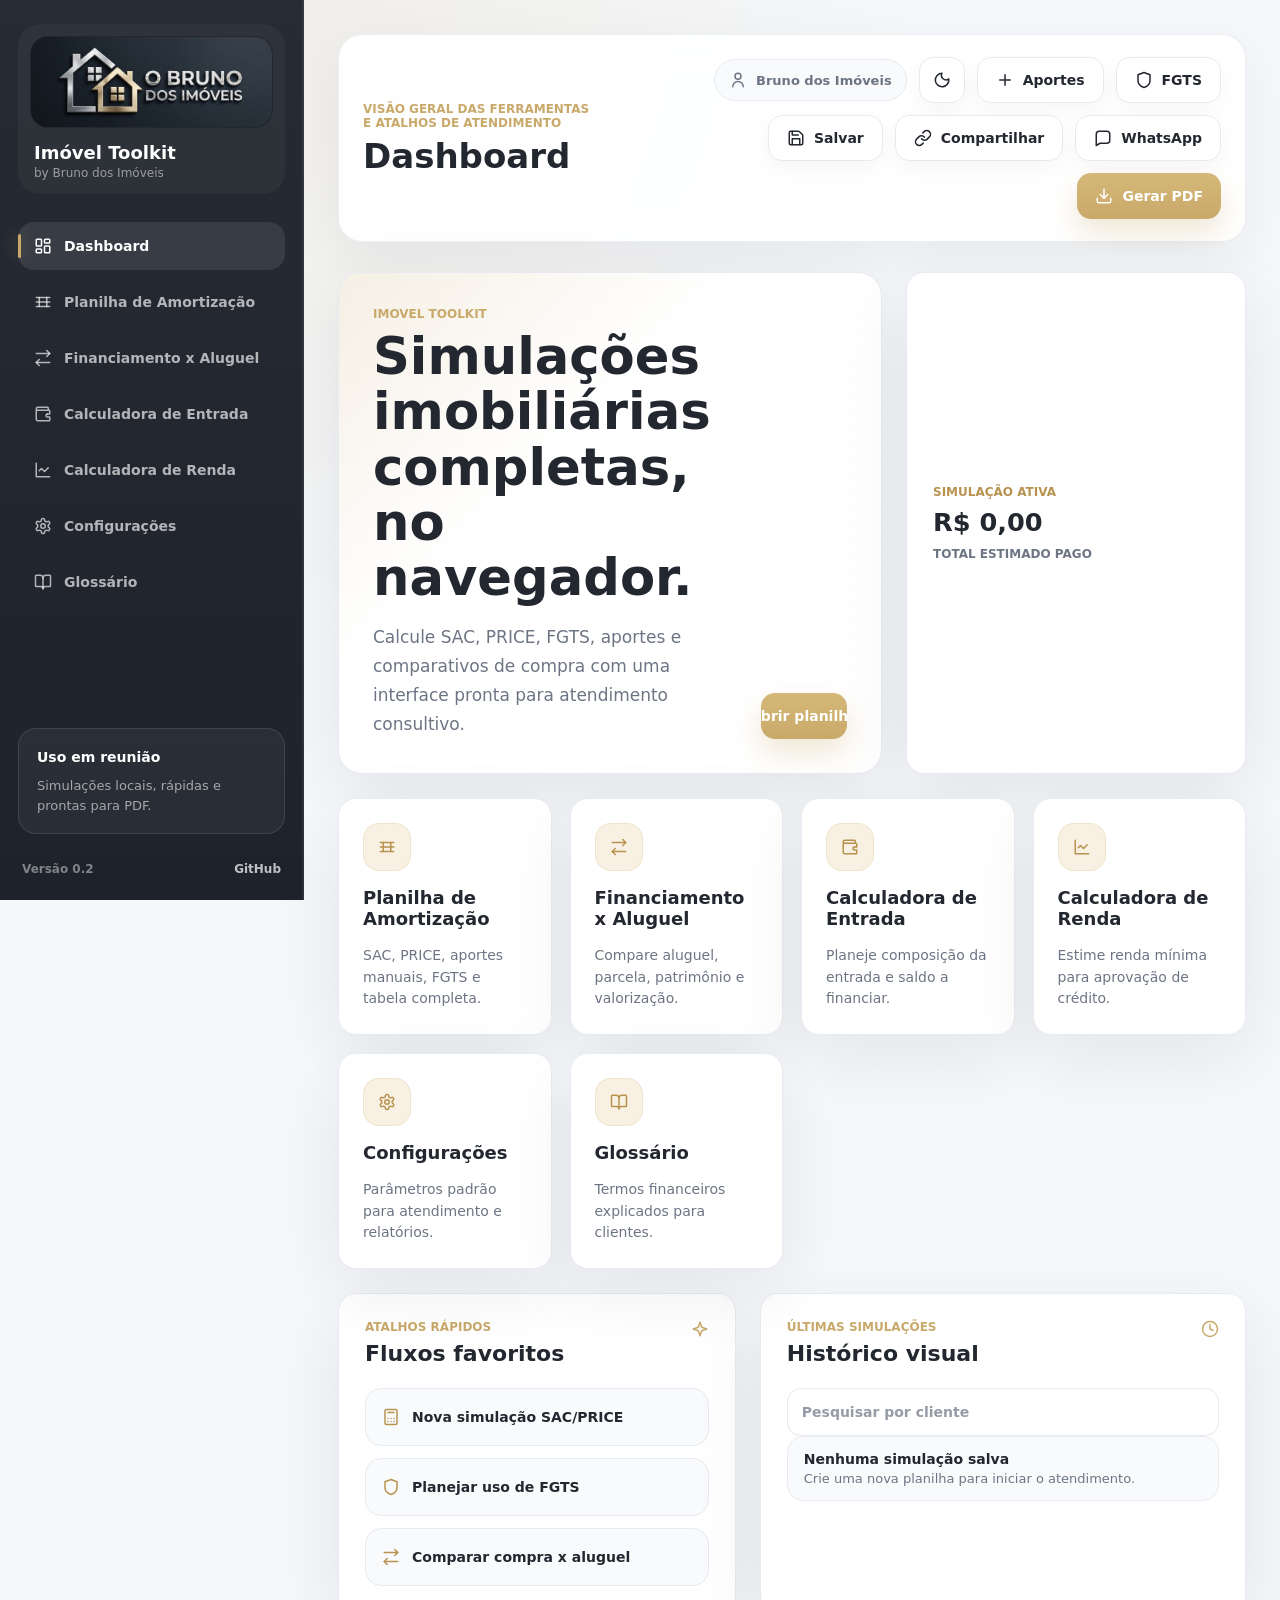
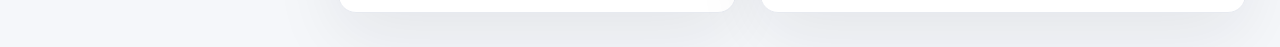
==== index.html @ 16ad58f8 "Build Imovel Toolkit web app" ====
<!doctype html>
<html lang="pt-BR">
  <head>
    <meta charset="utf-8">
    <meta name="viewport" content="width=device-width, initial-scale=1">
    <title>Imovel Toolkit</title>
    <meta name="description" content="Plataforma web para simulações imobiliárias profissionais.">
    <link rel="icon" href="assets/logo.svg" type="image/svg+xml">
    <link rel="stylesheet" href="styles/main.css">
    <link rel="stylesheet" href="styles/dashboard.css">
    <link rel="stylesheet" href="styles/cards.css">
    <link rel="stylesheet" href="styles/modal.css">
    <link rel="stylesheet" href="styles/tables.css">
    <link rel="stylesheet" href="styles/buttons.css">
    <link rel="stylesheet" href="styles/print.css">
    <script src="assets/vendor/chart.umd.min.js" defer></script>
    <script src="assets/vendor/html2canvas.min.js" defer></script>
    <script src="assets/vendor/jspdf.umd.min.js" defer></script>
    <script type="module" src="scripts/app.js"></script>
  </head>
  <body>
    <div class="app-shell">
      <aside class="sidebar" aria-label="Navegação principal">
        <a class="brand" href="#dashboard" data-route="dashboard" aria-label="Imóvel Toolkit">
          <span class="brand-media">
            <img src="assets/header.png" alt="O Bruno dos Imóveis">
          </span>
          <span class="brand-copy">
            <strong>Imóvel Toolkit</strong>
            <small>by Bruno dos Imóveis</small>
          </span>
        </a>
        <nav class="nav-list">
          <a href="#dashboard" class="nav-link is-active" data-route="dashboard">
            <span class="icon" data-icon="dashboard"></span>
            Dashboard
          </a>
          <a href="#amortizacao" class="nav-link" data-route="amortizacao">
            <span class="icon" data-icon="table"></span>
            Planilha de Amortização
          </a>
          <a href="#aluguel" class="nav-link" data-route="aluguel">
            <span class="icon" data-icon="compare"></span>
            Financiamento x Aluguel
          </a>
          <a href="#entrada" class="nav-link" data-route="entrada">
            <span class="icon" data-icon="wallet"></span>
            Calculadora de Entrada
          </a>
          <a href="#renda" class="nav-link" data-route="renda">
            <span class="icon" data-icon="income"></span>
            Calculadora de Renda
          </a>
          <a href="#configuracoes" class="nav-link" data-route="configuracoes">
            <span class="icon" data-icon="settings"></span>
            Configurações
          </a>
          <a href="#glossario" class="nav-link" data-route="glossario">
            <span class="icon" data-icon="book"></span>
            Glossário
          </a>
        </nav>
        <div class="sidebar-card">
          <strong>Uso em reunião</strong>
          <span>Simulações locais, rápidas e prontas para PDF.</span>
        </div>
        <footer class="sidebar-footer">
          <span>Versão 0.2</span>
          <a href="https://github.com/zaysauro/imovel-toolkit" target="_blank" rel="noreferrer">GitHub</a>
        </footer>
      </aside>

      <main class="workspace">
        <header class="topbar">
          <button class="icon-button mobile-menu" type="button" data-sidebar-toggle aria-label="Abrir menu">
            <span class="icon" data-icon="menu"></span>
          </button>
          <div>
            <p class="caption" data-page-subtitle>Plataforma profissional para simulações imobiliárias</p>
            <h1 data-page-title>Dashboard</h1>
          </div>
          <div class="topbar-actions">
            <div class="broker-pill">
              <span class="icon" data-icon="user"></span>
              <span>Bruno dos Imóveis</span>
            </div>
            <button class="icon-button" type="button" data-theme-toggle aria-label="Alternar modo escuro">
              <span class="icon" data-icon="moon"></span>
            </button>
            <button class="button button-secondary" type="button" data-action="open-aportes">
              <span class="icon" data-icon="plus"></span>
              Aportes
            </button>
            <button class="button button-secondary" type="button" data-action="open-fgts">
              <span class="icon" data-icon="shield"></span>
              FGTS
            </button>
            <button class="button button-secondary" type="button" data-action="save-simulation">
              <span class="icon" data-icon="save"></span>
              Salvar
            </button>
            <button class="button button-secondary" type="button" data-action="share-simulation">
              <span class="icon" data-icon="link"></span>
              Compartilhar
            </button>
            <button class="button button-secondary" type="button" data-action="send-whatsapp">
              <span class="icon" data-icon="message"></span>
              WhatsApp
            </button>
            <button class="button button-primary" type="button" data-action="export-pdf">
              <span class="icon" data-icon="download"></span>
              Gerar PDF
            </button>
          </div>
        </header>

        <section class="page is-active" id="dashboard" data-page="dashboard">
          <div class="hero-grid">
            <article class="hero-panel">
              <div>
                <p class="caption">Imovel Toolkit</p>
                <h2>Simulações imobiliárias completas, no navegador.</h2>
                <p>Calcule SAC, PRICE, FGTS, aportes e comparativos de compra com uma interface pronta para atendimento consultivo.</p>
              </div>
              <button class="button button-primary" type="button" data-route-button="amortizacao">Abrir planilha</button>
            </article>
            <article class="snapshot-card">
              <span class="snapshot-label">Simulação ativa</span>
              <strong data-summary="totalPago">R$ 0,00</strong>
              <span>Total estimado pago</span>
            </article>
          </div>
          <div class="tool-grid" data-dashboard-cards></div>
          <section class="dashboard-plus-grid">
            <article class="panel quick-panel">
              <div class="panel-header">
                <div>
                  <p class="caption">Atalhos rápidos</p>
                  <h2>Fluxos favoritos</h2>
                </div>
                <span class="icon panel-icon" data-icon="sparkles"></span>
              </div>
              <div class="shortcut-list">
                <button class="shortcut-item" type="button" data-route-button="amortizacao">
                  <span class="icon" data-icon="calculator"></span>
                  Nova simulação SAC/PRICE
                </button>
                <button class="shortcut-item" type="button" data-action="open-fgts">
                  <span class="icon" data-icon="shield"></span>
                  Planejar uso de FGTS
                </button>
                <button class="shortcut-item" type="button" data-route-button="aluguel">
                  <span class="icon" data-icon="compare"></span>
                  Comparar compra x aluguel
                </button>
              </div>
            </article>
            <article class="panel simulations-panel">
              <div class="panel-header">
                <div>
                  <p class="caption">Últimas simulações</p>
                  <h2>Histórico visual</h2>
                </div>
                <span class="icon panel-icon" data-icon="clock"></span>
              </div>
              <input data-history-search placeholder="Pesquisar por cliente">
              <div class="simulation-list">
                <div><strong>Nenhuma simulação salva</strong><span>Crie uma nova planilha para iniciar o atendimento.</span></div>
              </div>
            </article>
          </section>
        </section>

        <section class="page" id="amortizacao" data-page="amortizacao">
          <section class="panel">
            <div class="panel-header">
              <div>
                <p class="caption">Planilha de amortização</p>
                <h2>Dados da simulação</h2>
              </div>
              <div class="status-chip" data-fgts-status>FGTS inativo</div>
            </div>
            <form class="form-grid" data-amortization-form>
              <label>Nome do cliente<input name="cliente" placeholder="Digite o nome do cliente" autocomplete="name"></label>
              <label>Valor do imóvel<input name="valorImovel" inputmode="decimal" placeholder="0,00"></label>
              <label>Entrada<input name="entrada" inputmode="decimal" placeholder="0,00"></label>
              <label>Valor financiado<input name="valorFinanciado" inputmode="decimal" placeholder="0,00"></label>
              <label>Taxa anual (%)<input name="taxaAnual" inputmode="decimal" placeholder="0,00"></label>
              <label>Taxa mensal (%)<input name="taxaMensal" readonly></label>
              <label>Prazo em meses<input name="prazo" inputmode="numeric" placeholder="0"></label>
              <label>Sistema<select name="sistema"><option value="SAC">SAC</option><option value="PRICE">PRICE</option></select></label>
              <label>Objetivo da amortização<select name="objetivoAmortizacao"><option value="prazo">Reduzir prazo</option><option value="parcela">Reduzir parcela</option></select></label>
            </form>
          </section>

          <section class="summary-grid" data-summary-grid></section>

          <section class="analytics-grid">
            <article class="panel chart-panel">
              <div class="panel-header">
                <div>
                  <p class="caption">Evolução do saldo</p>
                  <h2>Original x amortizado</h2>
                </div>
              </div>
              <canvas id="balanceChart" height="130"></canvas>
            </article>
            <article class="panel stats-panel">
              <div class="panel-header">
                <div>
                  <p class="caption">Estatísticas</p>
                  <h2>Impacto da amortização</h2>
                </div>
              </div>
              <div class="stats-list" data-stats-list></div>
            </article>
          </section>

          <section class="panel table-panel">
            <div class="panel-header">
              <div>
                <p class="caption">Tabela completa</p>
                <h2>Parcelas mês a mês</h2>
              </div>
            </div>
            <div class="table-wrap">
              <table>
                <thead>
                  <tr>
                    <th>Nº</th>
                    <th>Restantes</th>
                    <th>Saldo inicial</th>
                    <th>Juros</th>
                    <th>Saldo c/ juros</th>
                    <th>Amortização</th>
                    <th>Parcela</th>
                    <th>Saldo final</th>
                    <th>Aporte manual</th>
                    <th>FGTS</th>
                    <th>Saldo corrigido</th>
                    <th>Nova parcela</th>
                    <th>Novo saldo</th>
                  </tr>
                </thead>
                <tbody data-amortization-body></tbody>
              </table>
            </div>
          </section>
        </section>

        <section class="page" id="aluguel" data-page="aluguel">
          <section class="panel">
            <div class="panel-header">
              <div>
                <p class="caption">Financiamento x Aluguel</p>
                <h2>Comparativo financeiro</h2>
              </div>
            </div>
            <form class="form-grid" data-rent-form>
              <label>Valor imóvel<input name="valorImovel" inputmode="decimal" placeholder="0,00"></label>
              <label>Entrada<input name="entrada" inputmode="decimal" placeholder="0,00"></label>
              <label>Valor financiado<input name="valorFinanciado" inputmode="decimal" placeholder="0,00"></label>
              <label>Prazo<input name="prazo" inputmode="numeric" placeholder="0"></label>
              <label>Taxa anual (%)<input name="taxaAnual" inputmode="decimal" placeholder="0,00"></label>
              <label>Aluguel inicial<input name="aluguelInicial" inputmode="decimal" placeholder="0,00"></label>
              <label>Reajuste anual aluguel (%)<input name="reajusteAnual" inputmode="decimal" placeholder="0,00"></label>
              <label>Valorização anual imóvel (%)<input name="valorizacaoAnual" inputmode="decimal" placeholder="0,00"></label>
              <label>Horizonte da análise (meses)<input name="horizonte" inputmode="numeric" placeholder="0"></label>
            </form>
          </section>
          <section class="summary-grid" data-rent-summary></section>
          <section class="panel chart-panel">
            <canvas id="rentChart" height="130"></canvas>
          </section>
        </section>

        <section class="page utility-page" id="entrada" data-page="entrada"></section>
        <section class="page utility-page" id="renda" data-page="renda"></section>
        <section class="page utility-page" id="configuracoes" data-page="configuracoes"></section>
        <section class="page utility-page" id="glossario" data-page="glossario"></section>
      </main>
    </div>

    <div class="modal-backdrop" data-modal="aportes" hidden>
      <section class="modal" role="dialog" aria-modal="true" aria-labelledby="aportes-title">
        <header class="modal-header">
          <h2 id="aportes-title">Aportes manuais</h2>
          <button class="icon-button" type="button" data-close-modal aria-label="Fechar"><span class="icon" data-icon="x"></span></button>
        </header>
        <form class="modal-body" data-schedule-form="manual">
          <label>Valor do aporte<input name="valor" inputmode="decimal" placeholder="0,00"></label>
          <label>Periodicidade<select name="periodicidade"><option value="1">Mensal</option><option value="6">Semestral</option><option value="12">Anual</option><option value="24">A cada 24 meses</option></select></label>
          <label>Primeiro aporte<input name="primeiroMes" inputmode="numeric" placeholder="0"></label>
          <label>Limitar até mês<input name="limiteMes" inputmode="numeric" placeholder="0"></label>
          <footer class="modal-actions">
            <button class="button button-secondary" type="button" data-clear-schedule="manual">Limpar</button>
            <button class="button button-primary" type="submit">Aplicar</button>
          </footer>
        </form>
      </section>
    </div>

    <div class="modal-backdrop" data-modal="fgts" hidden>
      <section class="modal" role="dialog" aria-modal="true" aria-labelledby="fgts-title">
        <header class="modal-header">
          <h2 id="fgts-title">Uso de FGTS</h2>
          <button class="icon-button" type="button" data-close-modal aria-label="Fechar"><span class="icon" data-icon="x"></span></button>
        </header>
        <form class="modal-body" data-schedule-form="fgts">
          <label>Valor<input name="valor" inputmode="decimal" placeholder="0,00"></label>
          <label>Periodicidade<select name="periodicidade"><option value="24" selected>A cada 24 meses</option><option value="12">Anual</option><option value="6">Semestral</option><option value="1">Mensal</option></select></label>
          <label>Primeiro mês<input name="primeiroMes" inputmode="numeric" placeholder="24"></label>
          <label>Limitar até mês<input name="limiteMes" inputmode="numeric" placeholder="0"></label>
          <footer class="modal-actions">
            <button class="button button-secondary" type="button" data-clear-schedule="fgts">Limpar</button>
            <button class="button button-primary" type="submit">Aplicar</button>
          </footer>
        </form>
      </section>
    </div>
  </body>
</html>
---- styles/main.css ----
:root {
  --primary: #c9a96a;
  --primary-hover: #b8924f;
  --dark: #171b22;
  --sidebar-bg: #1d222b;
  --bg: #f5f7fa;
  --surface: #ffffff;
  --surface-soft: #f8fafc;
  --text: #23272f;
  --muted: #6d7584;
  --border: #e7eaf0;
  --success: #22c55e;
  --danger: #ef4444;
  --warning: #f59e0b;
  --petrol: #1f5f68;
  --green-soft: #eaf8f0;
  --gold-soft: #f8f1e3;
  --shadow: 0 22px 70px rgba(23, 27, 34, 0.08);
  --shadow-hover: 0 28px 85px rgba(23, 27, 34, 0.14);
  --radius: 18px;
  --radius-sm: 14px;
  --sidebar: 304px;
  --font: Inter, ui-sans-serif, system-ui, -apple-system, BlinkMacSystemFont, "Segoe UI", sans-serif;
}

body[data-theme="dark"] {
  --bg: #101319;
  --surface: #171b22;
  --surface-soft: #1d222b;
  --text: #f7f8fb;
  --muted: #a8b0bd;
  --border: rgba(231, 234, 240, 0.12);
  --shadow: 0 22px 70px rgba(0, 0, 0, 0.28);
  --shadow-hover: 0 30px 90px rgba(0, 0, 0, 0.38);
}

* {
  box-sizing: border-box;
}

html {
  scroll-behavior: smooth;
}

body {
  margin: 0;
  min-height: 100vh;
  background:
    radial-gradient(circle at 20% 0%, rgba(201, 169, 106, 0.12), transparent 34%),
    linear-gradient(180deg, var(--bg), var(--bg));
  color: var(--text);
  font-family: var(--font);
  letter-spacing: 0;
  transition: background 250ms ease, color 250ms ease;
}

button,
input,
select {
  font: inherit;
}

button {
  cursor: pointer;
}

a {
  color: inherit;
  text-decoration: none;
}

:focus-visible {
  outline: 3px solid rgba(201, 169, 106, 0.35);
  outline-offset: 3px;
}

.app-shell {
  display: grid;
  grid-template-columns: var(--sidebar) minmax(0, 1fr);
  min-height: 100vh;
}

.sidebar {
  position: sticky;
  top: 0;
  height: 100vh;
  display: flex;
  flex-direction: column;
  gap: 28px;
  padding: 24px 18px;
  color: rgba(255, 255, 255, 0.78);
  background:
    linear-gradient(180deg, rgba(255, 255, 255, 0.045), rgba(255, 255, 255, 0)),
    var(--sidebar-bg);
  border-right: 1px solid rgba(255, 255, 255, 0.08);
  box-shadow: inset -1px 0 0 rgba(255, 255, 255, 0.05);
  z-index: 20;
}

.brand {
  display: grid;
  gap: 14px;
  padding: 12px;
  border-radius: 22px;
  background: rgba(255, 255, 255, 0.035);
  transition: transform 250ms ease, background 250ms ease;
}

.brand:hover {
  transform: translateY(-1px);
  background: rgba(255, 255, 255, 0.055);
}

.brand-media {
  display: block;
  width: 100%;
  aspect-ratio: 2.65 / 1;
  overflow: hidden;
  border-radius: 18px;
  background: #11151c;
  border: 1px solid rgba(255, 255, 255, 0.08);
}

.brand-media img {
  width: 100%;
  height: 100%;
  object-fit: cover;
  object-position: 50% 50%;
  display: block;
}

.brand-copy {
  display: grid;
  gap: 3px;
  padding: 0 4px 2px;
}

.brand-copy strong {
  color: #ffffff;
  font-size: 18px;
  font-weight: 700;
}

.brand-copy small {
  color: rgba(255, 255, 255, 0.52);
  font-size: 12px;
  font-weight: 500;
}

.nav-list {
  display: grid;
  gap: 8px;
}

.nav-link {
  position: relative;
  display: flex;
  align-items: center;
  gap: 12px;
  min-height: 48px;
  padding: 0 14px 0 16px;
  color: rgba(255, 255, 255, 0.66);
  border-radius: 16px;
  font-size: 14px;
  font-weight: 600;
  transition: color 250ms ease, background 250ms ease, transform 250ms ease;
}

.nav-link::before {
  content: "";
  position: absolute;
  left: 0;
  top: 12px;
  bottom: 12px;
  width: 3px;
  border-radius: 999px;
  background: transparent;
  transition: background 250ms ease, box-shadow 250ms ease;
}

.nav-link:hover {
  color: #ffffff;
  background: rgba(255, 255, 255, 0.065);
  transform: translateX(2px);
}

.nav-link.is-active {
  color: #ffffff;
  background: rgba(255, 255, 255, 0.09);
}

.nav-link.is-active::before {
  background: var(--primary);
  box-shadow: 0 0 16px rgba(201, 169, 106, 0.5);
}

.sidebar-card {
  margin-top: auto;
  display: grid;
  gap: 8px;
  padding: 18px;
  border: 1px solid rgba(255, 255, 255, 0.1);
  border-radius: 18px;
  background: rgba(255, 255, 255, 0.05);
  color: rgba(255, 255, 255, 0.58);
  font-size: 13px;
  line-height: 1.5;
}

.sidebar-card strong {
  color: #ffffff;
  font-size: 14px;
}

.sidebar-footer {
  display: flex;
  align-items: center;
  justify-content: space-between;
  gap: 12px;
  padding: 0 4px;
  color: rgba(255, 255, 255, 0.44);
  font-size: 12px;
  font-weight: 600;
}

.sidebar-footer a {
  color: rgba(255, 255, 255, 0.72);
  transition: color 250ms ease;
}

.sidebar-footer a:hover {
  color: var(--primary);
}

.workspace {
  min-width: 0;
  padding: 34px;
}

.topbar {
  min-height: 84px;
  display: flex;
  align-items: center;
  justify-content: space-between;
  gap: 24px;
  margin-bottom: 30px;
  padding: 22px 24px;
  border: 1px solid rgba(231, 234, 240, 0.76);
  border-radius: 24px;
  background: color-mix(in srgb, var(--surface) 92%, transparent);
  box-shadow: 0 18px 55px rgba(23, 27, 34, 0.055);
  backdrop-filter: blur(18px);
}

body[data-theme="dark"] .topbar {
  border-color: var(--border);
}

.topbar h1,
.panel h2,
.hero-panel h2,
.modal h2 {
  margin: 0;
  color: var(--text);
  line-height: 1.08;
}

.topbar h1 {
  font-size: 34px;
  font-weight: 700;
  letter-spacing: 0;
}

.caption {
  margin: 0 0 8px;
  color: var(--primary);
  font-size: 12px;
  font-weight: 700;
  text-transform: uppercase;
}

.topbar-actions {
  display: flex;
  align-items: center;
  justify-content: flex-end;
  gap: 12px;
  flex-wrap: wrap;
}

.broker-pill {
  min-height: 42px;
  display: inline-flex;
  align-items: center;
  gap: 9px;
  padding: 0 14px;
  color: var(--muted);
  background: var(--surface-soft);
  border: 1px solid var(--border);
  border-radius: 999px;
  font-size: 13px;
  font-weight: 600;
}

.mobile-menu {
  display: none !important;
}

.page {
  display: none;
}

.page.is-active {
  display: grid;
  gap: 24px;
  animation: page-in 360ms ease both;
}

.panel {
  background: var(--surface);
  border: 1px solid var(--border);
  border-radius: var(--radius);
  box-shadow: var(--shadow);
  padding: 26px;
  transition: transform 250ms ease, box-shadow 250ms ease, border-color 250ms ease, background 250ms ease;
}

.panel:hover {
  transform: translateY(-2px);
  box-shadow: var(--shadow-hover);
}

.panel-header {
  display: flex;
  justify-content: space-between;
  align-items: flex-start;
  gap: 18px;
  margin-bottom: 22px;
}

.panel h2 {
  font-size: 22px;
  font-weight: 700;
}

.panel-icon {
  color: var(--primary);
}

.form-grid {
  display: grid;
  grid-template-columns: repeat(4, minmax(170px, 1fr));
  gap: 18px;
}

label {
  display: grid;
  gap: 9px;
  color: var(--muted);
  font-size: 12px;
  font-weight: 700;
}

input,
select {
  width: 100%;
  min-height: 48px;
  padding: 0 14px;
  border: 1px solid var(--border);
  border-radius: 14px;
  background: var(--surface);
  color: var(--text);
  font-size: 14px;
  font-weight: 600;
  outline: none;
  box-shadow: 0 1px 0 rgba(23, 27, 34, 0.02);
  transition: border-color 220ms ease, box-shadow 220ms ease, background 220ms ease;
}

input::placeholder {
  color: color-mix(in srgb, var(--muted) 72%, transparent);
}

input:focus,
select:focus {
  border-color: var(--primary);
  box-shadow: 0 0 0 4px rgba(201, 169, 106, 0.16), 0 10px 24px rgba(23, 27, 34, 0.06);
}

input[readonly] {
  background: var(--surface-soft);
  color: var(--muted);
}

.icon {
  width: 18px;
  height: 18px;
  display: inline-flex;
  flex: 0 0 auto;
}

.icon svg {
  width: 100%;
  height: 100%;
  stroke: currentColor;
}

.status-chip {
  min-height: 34px;
  display: inline-flex;
  align-items: center;
  padding: 0 12px;
  border-radius: 999px;
  background: var(--surface-soft);
  color: var(--muted);
  border: 1px solid var(--border);
  font-size: 12px;
  font-weight: 700;
}

.status-chip.is-active {
  background: var(--gold-soft);
  color: var(--primary-hover);
  border-color: rgba(201, 169, 106, 0.28);
}

body[data-theme="dark"] .status-chip.is-active {
  background: rgba(201, 169, 106, 0.13);
  color: #e3c98f;
}

.utility-page {
  min-height: 360px;
}

@keyframes page-in {
  from {
    opacity: 0;
    transform: translateY(8px);
  }
  to {
    opacity: 1;
    transform: translateY(0);
  }
}

@media (prefers-reduced-motion: reduce) {
  *,
  *::before,
  *::after {
    transition-duration: 0.01ms !important;
    animation-duration: 0.01ms !important;
    scroll-behavior: auto !important;
  }
}

@media (max-width: 1180px) {
  .form-grid {
    grid-template-columns: repeat(2, minmax(170px, 1fr));
  }
}

@media (max-width: 900px) {
  .app-shell {
    grid-template-columns: 1fr;
  }

  .sidebar {
    position: fixed;
    left: 0;
    transform: translateX(-105%);
    width: min(88vw, var(--sidebar));
    transition: transform 250ms ease;
  }

  body.sidebar-open .sidebar {
    transform: translateX(0);
  }

  .workspace {
    padding: 18px;
  }

  .mobile-menu {
    display: inline-flex !important;
  }

  .topbar {
    align-items: flex-start;
    flex-wrap: wrap;
    padding: 18px;
  }

  .topbar h1 {
    font-size: 26px;
  }

  .topbar-actions {
    width: 100%;
    justify-content: flex-start;
  }
}

@media (max-width: 620px) {
  .form-grid {
    grid-template-columns: 1fr;
  }
}
---- styles/dashboard.css ----
.hero-grid {
  display: grid;
  grid-template-columns: minmax(0, 1fr) 340px;
  gap: 24px;
}

.hero-panel {
  min-height: 300px;
  display: flex;
  align-items: flex-end;
  justify-content: space-between;
  gap: 32px;
  padding: 34px;
  border-radius: 24px;
  background:
    linear-gradient(135deg, rgba(201, 169, 106, 0.18), transparent 38%),
    linear-gradient(180deg, rgba(255, 255, 255, 0.84), rgba(255, 255, 255, 0.96)),
    var(--surface);
  border: 1px solid var(--border);
  box-shadow: var(--shadow);
}

body[data-theme="dark"] .hero-panel {
  background:
    linear-gradient(135deg, rgba(201, 169, 106, 0.16), transparent 40%),
    var(--surface);
}

.hero-panel h2 {
  max-width: 760px;
  font-size: clamp(34px, 4vw, 54px);
  font-weight: 700;
}

.hero-panel p:not(.caption) {
  max-width: 680px;
  margin: 18px 0 0;
  color: var(--muted);
  font-size: 17px;
  line-height: 1.7;
}

.dashboard-plus-grid {
  display: grid;
  grid-template-columns: minmax(0, 0.9fr) minmax(0, 1.1fr);
  gap: 24px;
}

.shortcut-list,
.simulation-list {
  display: grid;
  gap: 12px;
}

.shortcut-item,
.simulation-list div {
  min-height: 58px;
  display: flex;
  align-items: center;
  gap: 12px;
  padding: 14px 16px;
  border: 1px solid var(--border);
  border-radius: 16px;
  background: var(--surface-soft);
  color: var(--text);
  font-size: 14px;
  font-weight: 700;
  transition: transform 250ms ease, border-color 250ms ease, background 250ms ease;
}

.shortcut-item:hover,
.simulation-list div:hover {
  transform: translateY(-2px);
  border-color: rgba(201, 169, 106, 0.42);
  background: var(--surface);
}

.shortcut-item .icon {
  color: var(--primary-hover);
}

.simulation-list div {
  display: grid;
  align-content: center;
  gap: 4px;
}

.simulation-list strong {
  color: var(--text);
  font-size: 14px;
}

.simulation-list span {
  color: var(--muted);
  font-size: 13px;
  font-weight: 500;
}

.simulation-actions,
.history-toolbar {
  display: flex;
  align-items: center;
  gap: 8px;
  flex-wrap: wrap;
}

.simulation-list button {
  min-height: 32px;
  padding: 0 10px;
  border: 1px solid var(--border);
  border-radius: 999px;
  background: var(--surface);
  color: var(--muted);
  font-size: 12px;
  font-weight: 700;
}

.settings-grid {
  display: grid;
  grid-template-columns: minmax(0, 1.3fr) minmax(320px, 0.7fr);
  gap: 24px;
}

.settings-form {
  grid-template-columns: repeat(2, minmax(180px, 1fr));
}

.broker-preview {
  display: grid;
  gap: 14px;
  color: var(--muted);
}

.broker-preview img {
  width: 100%;
  max-height: 150px;
  object-fit: contain;
  border: 1px solid var(--border);
  border-radius: 18px;
  background: var(--surface-soft);
  padding: 12px;
}

.broker-preview strong {
  display: block;
  color: var(--text);
  font-size: 20px;
}

.legal-note,
.alert-note {
  margin: 0;
  color: var(--muted);
  line-height: 1.65;
}

.alert-note.is-warning {
  color: var(--warning);
}

.alert-note.is-danger {
  color: var(--danger);
}

.alert-note.is-success {
  color: var(--success);
}

.glossary-grid {
  display: grid;
  grid-template-columns: repeat(3, minmax(220px, 1fr));
  gap: 18px;
}

.glossary-card {
  display: grid;
  gap: 10px;
  padding: 22px;
  border: 1px solid var(--border);
  border-radius: var(--radius);
  background: var(--surface);
  box-shadow: var(--shadow);
}

.glossary-card small {
  color: var(--primary-hover);
  font-size: 11px;
  font-weight: 800;
  text-transform: uppercase;
}

.glossary-card h3 {
  margin: 0;
  color: var(--text);
  font-size: 18px;
}

.glossary-card p {
  margin: 0;
  color: var(--muted);
  line-height: 1.55;
}

.toast {
  position: fixed;
  right: 24px;
  bottom: 24px;
  z-index: 100;
  max-width: 360px;
  padding: 14px 16px;
  border: 1px solid var(--border);
  border-radius: 16px;
  background: var(--surface);
  color: var(--text);
  box-shadow: var(--shadow-hover);
  font-size: 14px;
  font-weight: 700;
  animation: page-in 220ms ease both;
}

.analytics-grid {
  display: grid;
  grid-template-columns: minmax(0, 1.5fr) minmax(300px, 0.7fr);
  gap: 24px;
}

.chart-panel canvas {
  width: 100% !important;
}

.stats-list {
  display: grid;
  gap: 12px;
}

.stat-row {
  display: flex;
  justify-content: space-between;
  gap: 16px;
  padding: 12px 0;
  border-bottom: 1px solid var(--border);
  color: var(--muted);
  font-size: 13px;
  font-weight: 600;
}

.stat-row:last-child {
  border-bottom: 0;
  padding-bottom: 0;
}

.stat-row strong {
  color: var(--text);
  text-align: right;
  font-weight: 700;
}

@media (max-width: 1080px) {
  .hero-grid,
  .analytics-grid,
  .dashboard-plus-grid,
  .settings-grid,
  .glossary-grid {
    grid-template-columns: 1fr;
  }

  .hero-panel {
    align-items: flex-start;
    flex-direction: column;
  }
}
---- styles/cards.css ----
.summary-grid,
.tool-grid {
  display: grid;
  grid-template-columns: repeat(4, minmax(190px, 1fr));
  gap: 18px;
}

.metric-card,
.tool-card,
.snapshot-card {
  position: relative;
  overflow: hidden;
  background: var(--surface);
  border: 1px solid var(--border);
  border-radius: var(--radius);
  box-shadow: var(--shadow);
  transition: transform 250ms ease, box-shadow 250ms ease, border-color 250ms ease;
}

.metric-card::before,
.tool-card::before,
.snapshot-card::before {
  content: "";
  position: absolute;
  inset: 0 0 auto;
  height: 1px;
  background: linear-gradient(90deg, transparent, rgba(201, 169, 106, 0.42), transparent);
  opacity: 0;
  transition: opacity 250ms ease;
}

.metric-card:hover,
.tool-card:hover,
.snapshot-card:hover {
  transform: translateY(-3px);
  box-shadow: var(--shadow-hover);
  border-color: color-mix(in srgb, var(--border) 68%, var(--primary));
}

.metric-card:hover::before,
.tool-card:hover::before,
.snapshot-card:hover::before {
  opacity: 1;
}

.metric-card {
  min-height: 132px;
  display: grid;
  align-content: space-between;
  gap: 18px;
  padding: 22px;
}

.metric-card span,
.snapshot-card span {
  color: var(--muted);
  font-size: 12px;
  font-weight: 700;
  text-transform: uppercase;
}

.metric-card strong,
.snapshot-card strong {
  color: var(--text);
  font-size: clamp(22px, 2vw, 30px);
  font-weight: 700;
  line-height: 1.08;
}

.metric-card.is-highlight {
  border-color: rgba(201, 169, 106, 0.36);
  background:
    linear-gradient(180deg, rgba(201, 169, 106, 0.1), transparent 54%),
    var(--surface);
}

.tool-card {
  min-height: 178px;
  display: grid;
  gap: 16px;
  align-content: start;
  padding: 24px;
  text-align: left;
  color: var(--text);
}

.tool-card .icon-box {
  width: 48px;
  height: 48px;
  display: inline-flex;
  align-items: center;
  justify-content: center;
  color: var(--primary-hover);
  background: var(--gold-soft);
  border-radius: 16px;
  border: 1px solid rgba(201, 169, 106, 0.18);
}

body[data-theme="dark"] .tool-card .icon-box {
  color: #e1c78b;
  background: rgba(201, 169, 106, 0.12);
}

.tool-card h3 {
  margin: 0;
  font-size: 18px;
  font-weight: 700;
}

.tool-card p {
  margin: 0;
  color: var(--muted);
  font-size: 14px;
  line-height: 1.55;
}

.snapshot-card {
  display: grid;
  align-content: center;
  gap: 10px;
  padding: 26px;
}

.snapshot-label {
  color: var(--primary-hover) !important;
  text-transform: uppercase;
}

@media (max-width: 1180px) {
  .summary-grid,
  .tool-grid {
    grid-template-columns: repeat(2, minmax(190px, 1fr));
  }
}

@media (max-width: 620px) {
  .summary-grid,
  .tool-grid {
    grid-template-columns: 1fr;
  }
}
---- styles/modal.css ----
.modal-backdrop {
  position: fixed;
  inset: 0;
  display: grid;
  place-items: center;
  padding: 24px;
  background: rgba(15, 18, 24, 0.42);
  backdrop-filter: blur(18px);
  z-index: 50;
  animation: fade-in 220ms ease both;
}

.modal-backdrop[hidden] {
  display: none;
}

.modal {
  width: min(560px, 100%);
  background: var(--surface);
  border-radius: 24px;
  box-shadow: 0 34px 90px rgba(0, 0, 0, 0.28);
  border: 1px solid var(--border);
  animation: modal-in 260ms ease both;
}

.modal-header,
.modal-actions {
  display: flex;
  align-items: center;
  justify-content: space-between;
  gap: 16px;
  padding: 22px;
  border-bottom: 1px solid var(--border);
}

.modal-header h2 {
  font-size: 22px;
}

.modal-actions {
  padding: 20px 0 0;
  border-bottom: 0;
  border-top: 1px solid var(--border);
}

.modal-body {
  display: grid;
  gap: 18px;
  padding: 22px;
}

@keyframes fade-in {
  from { opacity: 0; }
  to { opacity: 1; }
}

@keyframes modal-in {
  from {
    opacity: 0;
    transform: translateY(10px) scale(0.98);
  }
  to {
    opacity: 1;
    transform: translateY(0) scale(1);
  }
}
---- styles/tables.css ----
.table-panel {
  padding-bottom: 0;
}

.table-wrap {
  overflow: auto;
  margin: 0 -26px;
  border-top: 1px solid var(--border);
  border-radius: 0 0 var(--radius) var(--radius);
}

table {
  width: 100%;
  min-width: 1480px;
  border-collapse: collapse;
  font-size: 12px;
}

th,
td {
  padding: 14px 16px;
  border-bottom: 1px solid var(--border);
  text-align: right;
  white-space: nowrap;
}

th {
  position: sticky;
  top: 0;
  z-index: 1;
  background: var(--surface-soft);
  color: var(--muted);
  font-size: 11px;
  font-weight: 700;
  text-transform: uppercase;
  letter-spacing: 0;
}

td {
  color: var(--text);
  font-weight: 600;
}

th:first-child,
td:first-child {
  text-align: left;
}

tbody tr:nth-child(even) td {
  background: color-mix(in srgb, var(--surface-soft) 58%, transparent);
}

tbody tr:hover td {
  background: color-mix(in srgb, var(--gold-soft) 60%, var(--surface));
}

body[data-theme="dark"] tbody tr:hover td {
  background: rgba(201, 169, 106, 0.08);
}

td input {
  min-height: 36px;
  width: 118px;
  padding: 0 10px;
  font-size: 12px;
  text-align: right;
}
---- styles/buttons.css ----
.button,
.icon-button {
  position: relative;
  overflow: hidden;
  border: 0;
  border-radius: 14px;
  display: inline-flex;
  align-items: center;
  justify-content: center;
  gap: 9px;
  transition: transform 250ms ease, box-shadow 250ms ease, background 250ms ease, border-color 250ms ease, color 250ms ease;
}

.button {
  min-height: 46px;
  padding: 0 18px;
  font-size: 14px;
  font-weight: 700;
  white-space: nowrap;
}

.button::after,
.icon-button::after {
  content: "";
  position: absolute;
  inset: 0;
  background: radial-gradient(circle at center, rgba(255, 255, 255, 0.42), transparent 48%);
  opacity: 0;
  transform: scale(0.45);
  transition: opacity 300ms ease, transform 300ms ease;
}

.button:active::after,
.icon-button:active::after {
  opacity: 1;
  transform: scale(1.5);
}

.button:hover,
.icon-button:hover {
  transform: translateY(-2px);
}

.button-primary {
  background: linear-gradient(180deg, #d5b879, var(--primary));
  color: #ffffff;
  box-shadow: 0 14px 28px rgba(201, 169, 106, 0.28);
}

.button-primary:hover {
  background: linear-gradient(180deg, #c8a564, var(--primary-hover));
  box-shadow: 0 18px 34px rgba(184, 146, 79, 0.34);
}

.button-secondary {
  background: var(--surface);
  color: var(--text);
  border: 1px solid var(--border);
  box-shadow: 0 8px 22px rgba(23, 27, 34, 0.04);
}

.button-secondary:hover {
  background: var(--surface-soft);
  border-color: color-mix(in srgb, var(--border) 72%, var(--primary));
}

.button-danger {
  background: rgba(239, 68, 68, 0.08);
  color: var(--danger);
  border: 1px solid rgba(239, 68, 68, 0.16);
}

.button-danger:hover {
  background: rgba(239, 68, 68, 0.12);
}

.icon-button {
  width: 46px;
  height: 46px;
  background: var(--surface);
  color: var(--text);
  border: 1px solid var(--border);
  box-shadow: 0 8px 22px rgba(23, 27, 34, 0.045);
}
---- styles/print.css ----
@media print {
  body {
    background: #ffffff;
  }

  .sidebar,
  .topbar-actions,
  .mobile-menu,
  .modal-backdrop {
    display: none !important;
  }

  .app-shell {
    display: block;
  }

  .workspace {
    padding: 0;
  }

  .panel,
  .metric-card {
    box-shadow: none;
    break-inside: avoid;
  }
}
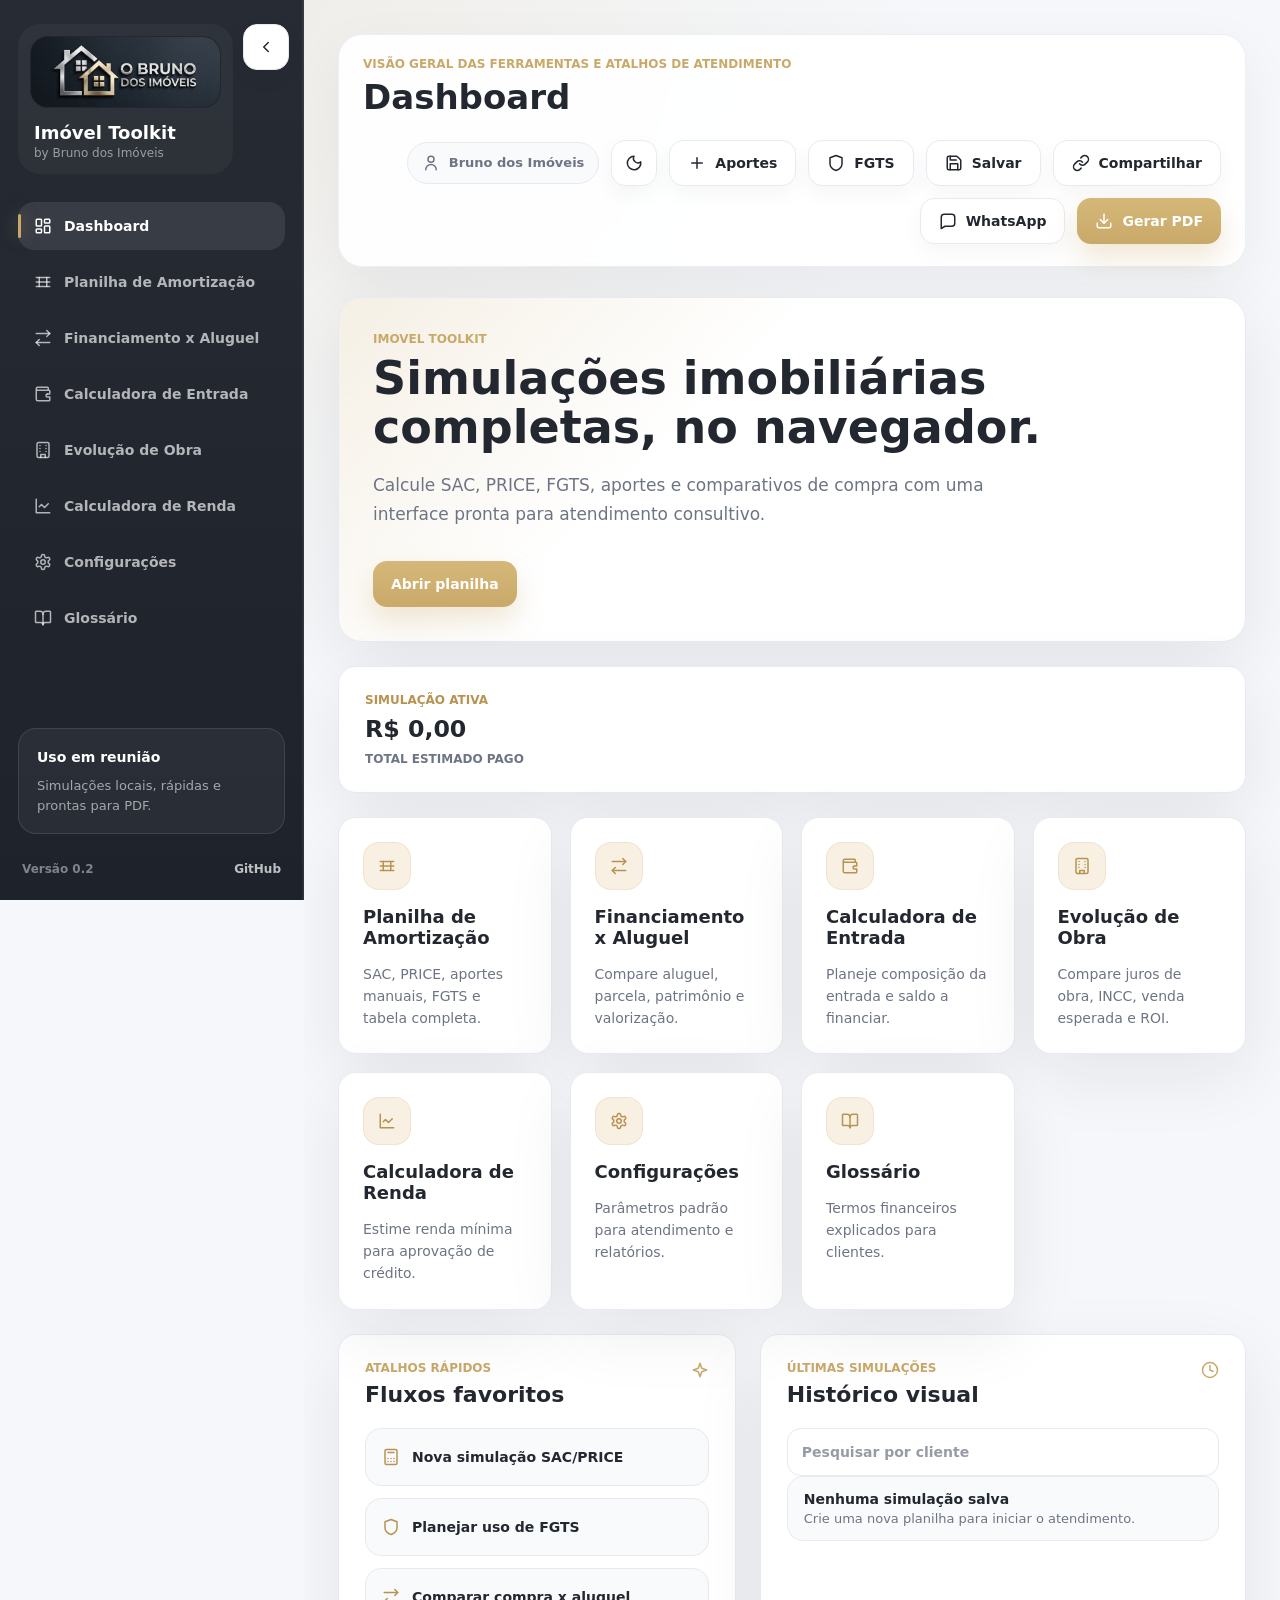
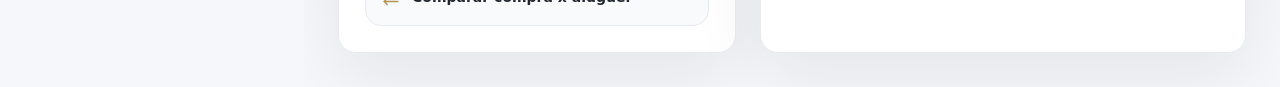
==== commit 4efe240b: "Add construction evolution tool" ====
--- a/index.html
+++ b/index.html
@@ -6,58 +6,67 @@
     <title>Imovel Toolkit</title>
     <meta name="description" content="Plataforma web para simulações imobiliárias profissionais.">
     <link rel="icon" href="assets/logo.svg" type="image/svg+xml">
-    <link rel="stylesheet" href="styles/main.css">
-    <link rel="stylesheet" href="styles/dashboard.css">
-    <link rel="stylesheet" href="styles/cards.css">
-    <link rel="stylesheet" href="styles/modal.css">
-    <link rel="stylesheet" href="styles/tables.css">
-    <link rel="stylesheet" href="styles/buttons.css">
-    <link rel="stylesheet" href="styles/print.css">
+    <link rel="stylesheet" href="styles/main.css?v=construction-20260709c">
+    <link rel="stylesheet" href="styles/dashboard.css?v=construction-20260709c">
+    <link rel="stylesheet" href="styles/cards.css?v=construction-20260709c">
+    <link rel="stylesheet" href="styles/modal.css?v=construction-20260709c">
+    <link rel="stylesheet" href="styles/tables.css?v=construction-20260709c">
+    <link rel="stylesheet" href="styles/buttons.css?v=construction-20260709c">
+    <link rel="stylesheet" href="styles/print.css?v=construction-20260709c">
     <script src="assets/vendor/chart.umd.min.js" defer></script>
     <script src="assets/vendor/html2canvas.min.js" defer></script>
     <script src="assets/vendor/jspdf.umd.min.js" defer></script>
-    <script type="module" src="scripts/app.js"></script>
+    <script type="module" src="scripts/app.js?v=construction-20260709c"></script>
   </head>
   <body>
     <div class="app-shell">
-      <aside class="sidebar" aria-label="Navegação principal">
-        <a class="brand" href="#dashboard" data-route="dashboard" aria-label="Imóvel Toolkit">
-          <span class="brand-media">
-            <img src="assets/header.png" alt="O Bruno dos Imóveis">
-          </span>
-          <span class="brand-copy">
-            <strong>Imóvel Toolkit</strong>
-            <small>by Bruno dos Imóveis</small>
-          </span>
-        </a>
+      <aside class="sidebar drawer" aria-label="Navegação principal" data-drawer>
+        <div class="drawer-head">
+          <a class="brand" href="#dashboard" data-route="dashboard" aria-label="Imóvel Toolkit">
+            <span class="brand-media">
+              <img src="assets/header.png" alt="O Bruno dos Imóveis">
+            </span>
+            <span class="brand-copy">
+              <strong>Imóvel Toolkit</strong>
+              <small>by Bruno dos Imóveis</small>
+            </span>
+          </a>
+          <button class="icon-button drawer-toggle" type="button" data-drawer-toggle aria-label="Minimizar navegação" aria-expanded="true">
+            <span class="icon" data-icon="chevron-left"></span>
+          </button>
+        </div>
         <nav class="nav-list">
-          <a href="#dashboard" class="nav-link is-active" data-route="dashboard">
+          <a href="#dashboard" class="nav-link nav-item is-active" data-route="dashboard" data-tooltip="Dashboard" aria-label="Dashboard">
             <span class="icon" data-icon="dashboard"></span>
-            Dashboard
-          </a>
-          <a href="#amortizacao" class="nav-link" data-route="amortizacao">
+            <span class="nav-label">Dashboard</span>
+          </a>
+          <a href="#amortizacao" class="nav-link nav-item" data-route="amortizacao" data-tooltip="Planilha de Amortização" aria-label="Planilha de Amortização">
             <span class="icon" data-icon="table"></span>
-            Planilha de Amortização
-          </a>
-          <a href="#aluguel" class="nav-link" data-route="aluguel">
+            <span class="nav-label">Planilha de Amortização</span>
+          </a>
+          <a href="#aluguel" class="nav-link nav-item" data-route="aluguel" data-tooltip="Financiamento x Aluguel" aria-label="Financiamento x Aluguel">
             <span class="icon" data-icon="compare"></span>
-            Financiamento x Aluguel
-          </a>
-          <a href="#entrada" class="nav-link" data-route="entrada">
+            <span class="nav-label">Financiamento x Aluguel</span>
+          </a>
+          <a href="#entrada" class="nav-link nav-item" data-route="entrada" data-tooltip="Calculadora de Entrada" aria-label="Calculadora de Entrada">
             <span class="icon" data-icon="wallet"></span>
-            Calculadora de Entrada
-          </a>
-          <a href="#renda" class="nav-link" data-route="renda">
+            <span class="nav-label">Calculadora de Entrada</span>
+          </a>
+          <a href="#construcao" class="nav-link nav-item" data-route="construcao" data-tooltip="Evolução de Obra" aria-label="Evolução de Obra">
+            <span class="icon" data-icon="building"></span>
+            <span class="nav-label">Evolução de Obra</span>
+          </a>
+          <a href="#renda" class="nav-link nav-item" data-route="renda" data-tooltip="Calculadora de Renda" aria-label="Calculadora de Renda">
             <span class="icon" data-icon="income"></span>
-            Calculadora de Renda
-          </a>
-          <a href="#configuracoes" class="nav-link" data-route="configuracoes">
+            <span class="nav-label">Calculadora de Renda</span>
+          </a>
+          <a href="#configuracoes" class="nav-link nav-item" data-route="configuracoes" data-tooltip="Configurações" aria-label="Configurações">
             <span class="icon" data-icon="settings"></span>
-            Configurações
-          </a>
-          <a href="#glossario" class="nav-link" data-route="glossario">
+            <span class="nav-label">Configurações</span>
+          </a>
+          <a href="#glossario" class="nav-link nav-item" data-route="glossario" data-tooltip="Glossário" aria-label="Glossário">
             <span class="icon" data-icon="book"></span>
-            Glossário
+            <span class="nav-label">Glossário</span>
           </a>
         </nav>
         <div class="sidebar-card">
@@ -69,10 +78,11 @@
           <a href="https://github.com/zaysauro/imovel-toolkit" target="_blank" rel="noreferrer">GitHub</a>
         </footer>
       </aside>
-
-      <main class="workspace">
+      <div class="drawer-overlay" data-drawer-overlay hidden></div>
+
+      <main class="workspace main-content">
         <header class="topbar">
-          <button class="icon-button mobile-menu" type="button" data-sidebar-toggle aria-label="Abrir menu">
+          <button class="icon-button mobile-menu" type="button" data-mobile-drawer-toggle aria-label="Abrir navegação" aria-expanded="false">
             <span class="icon" data-icon="menu"></span>
           </button>
           <div>
@@ -275,6 +285,7 @@
         </section>
 
         <section class="page utility-page" id="entrada" data-page="entrada"></section>
+        <section class="page utility-page" id="construcao" data-page="construcao"></section>
         <section class="page utility-page" id="renda" data-page="renda"></section>
         <section class="page utility-page" id="configuracoes" data-page="configuracoes"></section>
         <section class="page utility-page" id="glossario" data-page="glossario"></section>
--- a/styles/main.css
+++ b/styles/main.css
@@ -19,7 +19,9 @@
   --shadow-hover: 0 28px 85px rgba(23, 27, 34, 0.14);
   --radius: 18px;
   --radius-sm: 14px;
-  --sidebar: 304px;
+  --drawer-width-expanded: 304px;
+  --drawer-width-collapsed: 84px;
+  --sidebar: var(--drawer-width-expanded);
   --font: Inter, ui-sans-serif, system-ui, -apple-system, BlinkMacSystemFont, "Segoe UI", sans-serif;
 }
 
@@ -44,6 +46,7 @@
 
 body {
   margin: 0;
+  overflow-x: hidden;
   min-height: 100vh;
   background:
     radial-gradient(circle at 20% 0%, rgba(201, 169, 106, 0.12), transparent 34%),
@@ -76,8 +79,10 @@
 
 .app-shell {
   display: grid;
-  grid-template-columns: var(--sidebar) minmax(0, 1fr);
+  grid-template-columns: var(--drawer-width-expanded) minmax(0, 1fr);
   min-height: 100vh;
+  max-width: 100vw;
+  transition: grid-template-columns 250ms ease;
 }
 
 .sidebar {
@@ -95,6 +100,26 @@
   border-right: 1px solid rgba(255, 255, 255, 0.08);
   box-shadow: inset -1px 0 0 rgba(255, 255, 255, 0.05);
   z-index: 20;
+  width: 100%;
+  transition: width 250ms ease, padding 250ms ease, transform 250ms ease;
+}
+
+.drawer-head {
+  display: grid;
+  grid-template-columns: minmax(0, 1fr) 42px;
+  gap: 10px;
+  align-items: start;
+}
+
+.drawer-toggle {
+  color: rgba(255, 255, 255, 0.78);
+  background: rgba(255, 255, 255, 0.06);
+  border-color: rgba(255, 255, 255, 0.1);
+}
+
+.drawer-toggle:hover {
+  color: #ffffff;
+  background: rgba(255, 255, 255, 0.1);
 }
 
 .brand {
@@ -166,6 +191,13 @@
   transition: color 250ms ease, background 250ms ease, transform 250ms ease;
 }
 
+.nav-label,
+.brand-copy,
+.sidebar-card,
+.sidebar-footer {
+  transition: opacity 180ms ease, visibility 180ms ease;
+}
+
 .nav-link::before {
   content: "";
   position: absolute;
@@ -234,7 +266,12 @@
 
 .workspace {
   min-width: 0;
+  max-width: 100%;
   padding: 34px;
+}
+
+.main-content {
+  overflow-x: clip;
 }
 
 .topbar {
@@ -242,6 +279,7 @@
   display: flex;
   align-items: center;
   justify-content: space-between;
+  flex-wrap: wrap;
   gap: 24px;
   margin-bottom: 30px;
   padding: 22px 24px;
@@ -252,6 +290,11 @@
   backdrop-filter: blur(18px);
 }
 
+.topbar > div:not(.topbar-actions) {
+  min-width: min(100%, 260px);
+  flex: 0 1 auto;
+}
+
 body[data-theme="dark"] .topbar {
   border-color: var(--border);
 }
@@ -280,6 +323,8 @@
 }
 
 .topbar-actions {
+  min-width: 0;
+  flex: 1 1 520px;
   display: flex;
   align-items: center;
   justify-content: flex-end;
@@ -305,6 +350,111 @@
   display: none !important;
 }
 
+.drawer-overlay {
+  position: fixed;
+  inset: 0;
+  z-index: 18;
+  background: rgba(11, 14, 19, 0.58);
+  backdrop-filter: blur(3px);
+}
+
+body.drawer-collapsed .app-shell {
+  grid-template-columns: var(--drawer-width-collapsed) minmax(0, 1fr);
+}
+
+body.drawer-collapsed .sidebar {
+  gap: 22px;
+  padding: 20px 12px;
+}
+
+body.drawer-collapsed .drawer-head {
+  grid-template-columns: 1fr;
+}
+
+body.drawer-collapsed .drawer-toggle {
+  justify-self: center;
+  order: -1;
+}
+
+body.drawer-collapsed .brand {
+  justify-items: center;
+  padding: 10px 0;
+  background: transparent;
+}
+
+body.drawer-collapsed .brand-media {
+  width: 44px;
+  aspect-ratio: 1;
+  border-radius: 14px;
+}
+
+body.drawer-collapsed .brand-media img {
+  object-fit: cover;
+}
+
+body.drawer-collapsed .brand-copy,
+body.drawer-collapsed .nav-label,
+body.drawer-collapsed .sidebar-card,
+body.drawer-collapsed .sidebar-footer {
+  position: absolute;
+  width: 1px;
+  height: 1px;
+  overflow: hidden;
+  clip: rect(0 0 0 0);
+  opacity: 0;
+  visibility: hidden;
+}
+
+body.drawer-collapsed .nav-list {
+  justify-items: center;
+}
+
+body.drawer-collapsed .nav-link {
+  width: 48px;
+  justify-content: center;
+  gap: 0;
+  padding: 0;
+  border-radius: 16px;
+}
+
+body.drawer-collapsed .nav-link::before {
+  left: -6px;
+}
+
+body.drawer-collapsed .nav-link:hover {
+  transform: translateX(0);
+}
+
+body.drawer-collapsed .nav-link::after {
+  content: attr(data-tooltip);
+  position: absolute;
+  left: calc(100% + 12px);
+  top: 50%;
+  transform: translateY(-50%) translateX(-4px);
+  z-index: 40;
+  pointer-events: none;
+  min-width: max-content;
+  max-width: 220px;
+  padding: 8px 10px;
+  border: 1px solid rgba(255, 255, 255, 0.12);
+  border-radius: 10px;
+  background: #141820;
+  color: #ffffff;
+  box-shadow: 0 18px 40px rgba(0, 0, 0, 0.2);
+  font-size: 12px;
+  font-weight: 700;
+  opacity: 0;
+  visibility: hidden;
+  transition: opacity 160ms ease, transform 160ms ease, visibility 160ms ease;
+}
+
+body.drawer-collapsed .nav-link:hover::after,
+body.drawer-collapsed .nav-link:focus-visible::after {
+  opacity: 1;
+  visibility: visible;
+  transform: translateY(-50%) translateX(0);
+}
+
 .page {
   display: none;
 }
@@ -315,7 +465,12 @@
   animation: page-in 360ms ease both;
 }
 
+.page.is-active > * {
+  min-width: 0;
+}
+
 .panel {
+  min-width: 0;
   background: var(--surface);
   border: 1px solid var(--border);
   border-radius: var(--radius);
@@ -347,9 +502,23 @@
 }
 
 .form-grid {
+  min-width: 0;
   display: grid;
   grid-template-columns: repeat(4, minmax(170px, 1fr));
   gap: 18px;
+}
+
+.form-action {
+  display: flex;
+  align-items: end;
+}
+
+.form-action .button {
+  width: 100%;
+}
+
+[data-construction-form] .form-action {
+  grid-column: span 2;
 }
 
 label {
@@ -454,6 +623,10 @@
 }
 
 @media (max-width: 1180px) {
+  body:not(.drawer-expanded) .app-shell {
+    grid-template-columns: var(--drawer-width-collapsed) minmax(0, 1fr);
+  }
+
   .form-grid {
     grid-template-columns: repeat(2, minmax(170px, 1fr));
   }
@@ -468,12 +641,73 @@
     position: fixed;
     left: 0;
     transform: translateX(-105%);
-    width: min(88vw, var(--sidebar));
+    width: min(88vw, var(--drawer-width-expanded));
     transition: transform 250ms ease;
   }
 
-  body.sidebar-open .sidebar {
+  .drawer-toggle {
+    display: none !important;
+  }
+
+  body.drawer-mobile-open .sidebar {
     transform: translateX(0);
+  }
+
+  body.drawer-collapsed .app-shell {
+    grid-template-columns: 1fr;
+  }
+
+  body.drawer-collapsed .sidebar {
+    gap: 28px;
+    padding: 24px 18px;
+  }
+
+  body.drawer-collapsed .drawer-head {
+    grid-template-columns: minmax(0, 1fr) 42px;
+  }
+
+  body.drawer-collapsed .brand {
+    justify-items: stretch;
+    padding: 12px;
+    background: rgba(255, 255, 255, 0.035);
+  }
+
+  body.drawer-collapsed .brand-media {
+    width: 100%;
+    aspect-ratio: 2.65 / 1;
+    border-radius: 18px;
+  }
+
+  body.drawer-collapsed .brand-copy,
+  body.drawer-collapsed .nav-label,
+  body.drawer-collapsed .sidebar-card,
+  body.drawer-collapsed .sidebar-footer {
+    position: static;
+    width: auto;
+    height: auto;
+    overflow: visible;
+    clip: auto;
+    opacity: 1;
+    visibility: visible;
+  }
+
+  body.drawer-collapsed .nav-list {
+    justify-items: stretch;
+  }
+
+  body.drawer-collapsed .nav-link {
+    width: auto;
+    justify-content: flex-start;
+    gap: 12px;
+    padding: 0 14px 0 16px;
+  }
+
+  body.drawer-collapsed .nav-link::before {
+    left: 0;
+  }
+
+  body.drawer-collapsed .nav-link::after {
+    display: none;
   }
 
   .workspace {
--- a/styles/dashboard.css
+++ b/styles/dashboard.css
@@ -1,10 +1,12 @@
 .hero-grid {
+  min-width: 0;
   display: grid;
   grid-template-columns: minmax(0, 1fr) 340px;
   gap: 24px;
 }
 
 .hero-panel {
+  min-width: 0;
   min-height: 300px;
   display: flex;
   align-items: flex-end;
@@ -28,7 +30,7 @@
 
 .hero-panel h2 {
   max-width: 760px;
-  font-size: clamp(34px, 4vw, 54px);
+  font-size: 46px;
   font-weight: 700;
 }
 
@@ -41,9 +43,39 @@
 }
 
 .dashboard-plus-grid {
+  min-width: 0;
   display: grid;
   grid-template-columns: minmax(0, 0.9fr) minmax(0, 1.1fr);
   gap: 24px;
+}
+
+.construction-grid,
+.construction-charts {
+  min-width: 0;
+  display: grid;
+  grid-template-columns: repeat(2, minmax(0, 1fr));
+  gap: 24px;
+}
+
+.construction-charts {
+  grid-template-columns: repeat(3, minmax(260px, 1fr));
+}
+
+.construction-winner {
+  display: flex;
+  align-items: center;
+  justify-content: space-between;
+  gap: 16px;
+  margin-bottom: 18px;
+  padding: 16px;
+  border: 1px solid rgba(201, 169, 106, 0.28);
+  border-radius: 16px;
+  background: color-mix(in srgb, var(--gold-soft) 70%, var(--surface));
+}
+
+.construction-winner strong {
+  color: var(--text);
+  font-size: 24px;
 }
 
 .shortcut-list,
@@ -116,6 +148,7 @@
 }
 
 .settings-grid {
+  min-width: 0;
   display: grid;
   grid-template-columns: minmax(0, 1.3fr) minmax(320px, 0.7fr);
   gap: 24px;
@@ -167,6 +200,7 @@
 }
 
 .glossary-grid {
+  min-width: 0;
   display: grid;
   grid-template-columns: repeat(3, minmax(220px, 1fr));
   gap: 18px;
@@ -219,6 +253,7 @@
 }
 
 .analytics-grid {
+  min-width: 0;
   display: grid;
   grid-template-columns: minmax(0, 1.5fr) minmax(300px, 0.7fr);
   gap: 24px;
@@ -255,17 +290,32 @@
   font-weight: 700;
 }
 
+@media (max-width: 1320px) {
+  .hero-grid {
+    grid-template-columns: 1fr;
+  }
+
+  .hero-panel {
+    align-items: flex-start;
+    flex-direction: column;
+  }
+}
+
 @media (max-width: 1080px) {
   .hero-grid,
   .analytics-grid,
   .dashboard-plus-grid,
+  .construction-grid,
+  .construction-charts,
   .settings-grid,
   .glossary-grid {
     grid-template-columns: 1fr;
   }
 
-  .hero-panel {
-    align-items: flex-start;
-    flex-direction: column;
+}
+
+@media (max-width: 620px) {
+  .hero-panel h2 {
+    font-size: 34px;
   }
 }
--- a/styles/cards.css
+++ b/styles/cards.css
@@ -1,5 +1,6 @@
 .summary-grid,
 .tool-grid {
+  min-width: 0;
   display: grid;
   grid-template-columns: repeat(4, minmax(190px, 1fr));
   gap: 18px;
@@ -8,6 +9,7 @@
 .metric-card,
 .tool-card,
 .snapshot-card {
+  min-width: 0;
   position: relative;
   overflow: hidden;
   background: var(--surface);
@@ -62,7 +64,9 @@
 .metric-card strong,
 .snapshot-card strong {
   color: var(--text);
-  font-size: clamp(22px, 2vw, 30px);
+  max-width: 100%;
+  overflow-wrap: anywhere;
+  font-size: clamp(20px, 1.85vw, 30px);
   font-weight: 700;
   line-height: 1.08;
 }
--- a/styles/tables.css
+++ b/styles/tables.css
@@ -3,7 +3,9 @@
 }
 
 .table-wrap {
-  overflow: auto;
+  overflow-x: auto;
+  overflow-y: auto;
+  max-width: 100%;
   margin: 0 -26px;
   border-top: 1px solid var(--border);
   border-radius: 0 0 var(--radius) var(--radius);
@@ -14,6 +16,10 @@
   min-width: 1480px;
   border-collapse: collapse;
   font-size: 12px;
+}
+
+.construction-table {
+  min-width: 920px;
 }
 
 th,
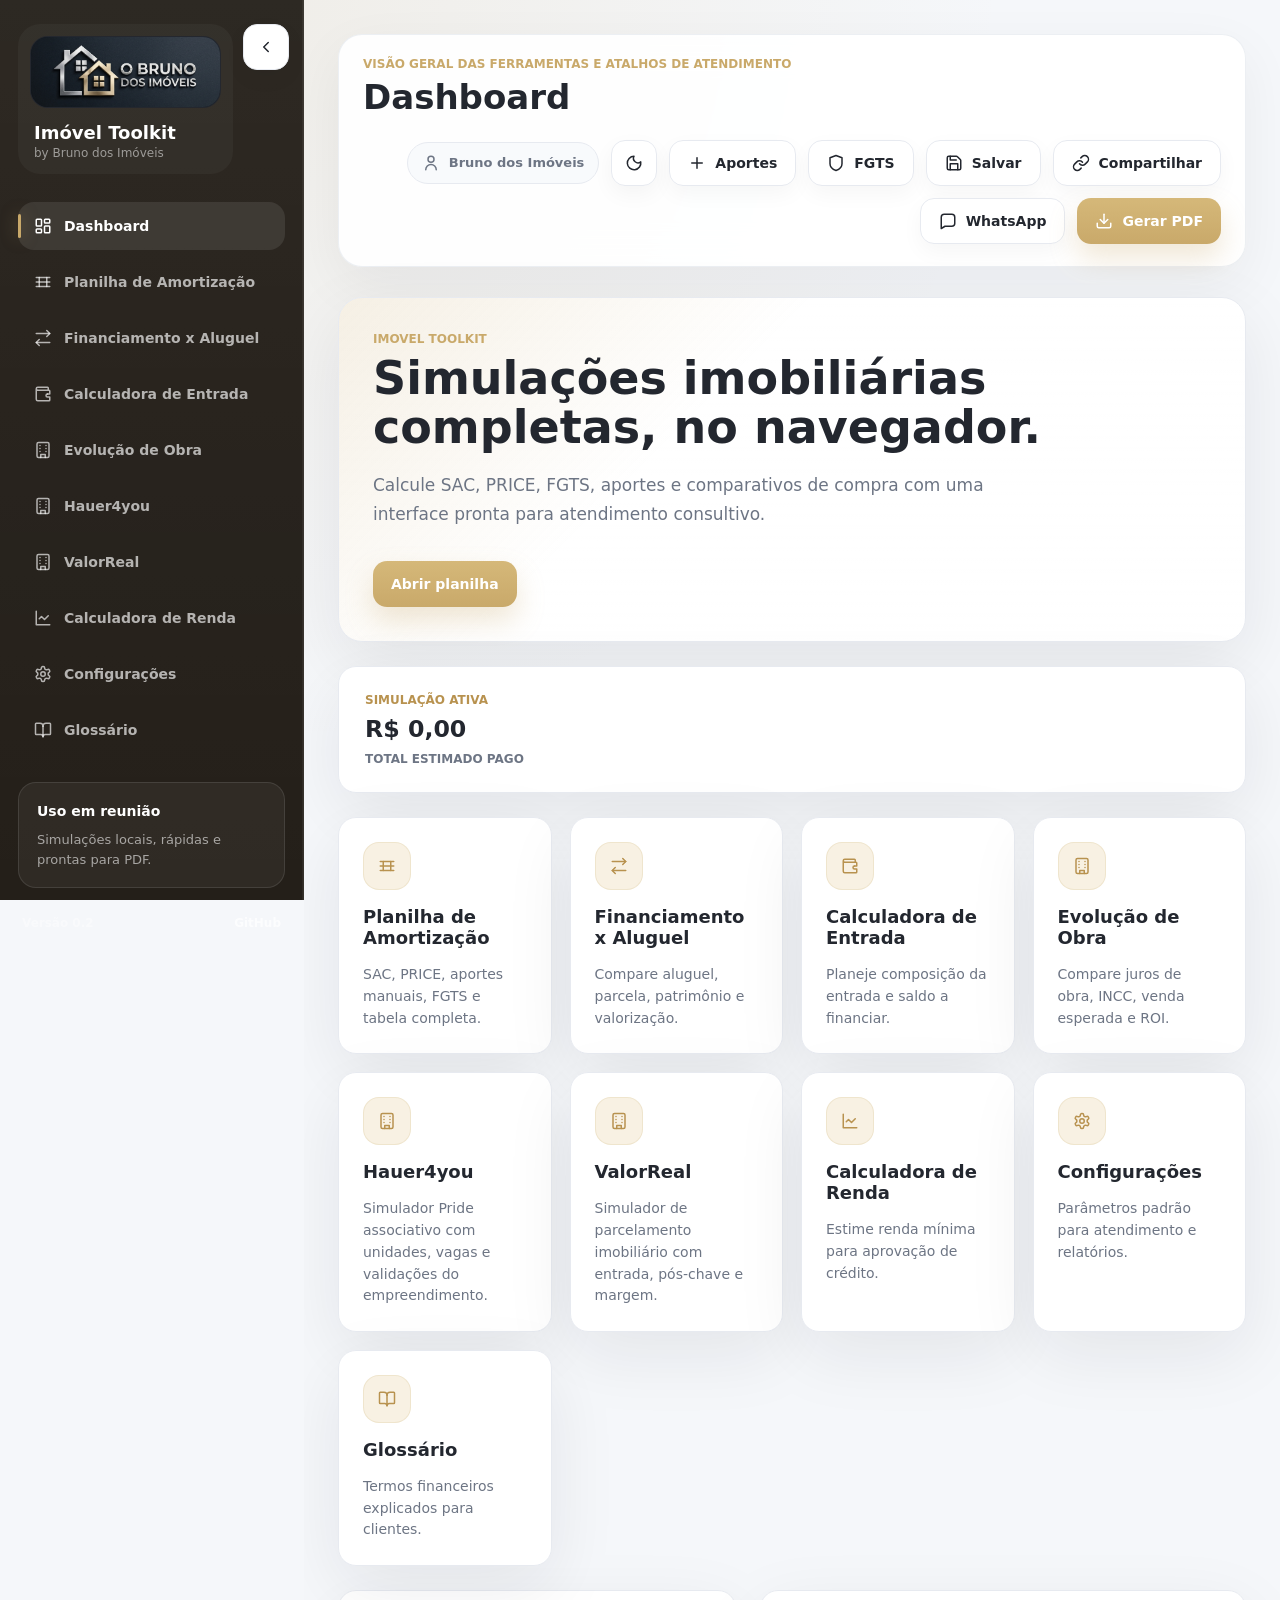
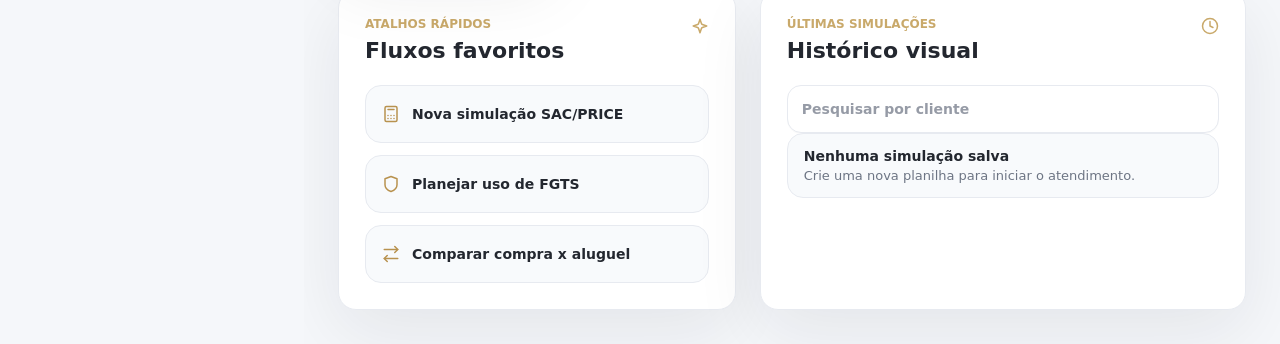
==== commit d5e4d3ba: "Add embedded developer simulators" ====
--- a/index.html
+++ b/index.html
@@ -56,6 +56,14 @@
             <span class="icon" data-icon="building"></span>
             <span class="nav-label">Evolução de Obra</span>
           </a>
+          <a href="#hauer4you" class="nav-link nav-item" data-route="hauer4you" data-tooltip="Hauer4you" aria-label="Simulador Hauer4you">
+            <span class="icon" data-icon="building"></span>
+            <span class="nav-label">Hauer4you</span>
+          </a>
+          <a href="#valorreal" class="nav-link nav-item" data-route="valorreal" data-tooltip="ValorReal" aria-label="Simulador ValorReal">
+            <span class="icon" data-icon="building"></span>
+            <span class="nav-label">ValorReal</span>
+          </a>
           <a href="#renda" class="nav-link nav-item" data-route="renda" data-tooltip="Calculadora de Renda" aria-label="Calculadora de Renda">
             <span class="icon" data-icon="income"></span>
             <span class="nav-label">Calculadora de Renda</span>
@@ -188,7 +196,10 @@
                 <p class="caption">Planilha de amortização</p>
                 <h2>Dados da simulação</h2>
               </div>
-              <div class="status-chip" data-fgts-status>FGTS inativo</div>
+              <div class="schedule-status-row">
+                <div class="status-chip" data-manual-status>Aportes inativos</div>
+                <div class="status-chip" data-fgts-status>FGTS inativo</div>
+              </div>
             </div>
             <form class="form-grid" data-amortization-form>
               <label>Nome do cliente<input name="cliente" placeholder="Digite o nome do cliente" autocomplete="name"></label>
@@ -286,6 +297,22 @@
 
         <section class="page utility-page" id="entrada" data-page="entrada"></section>
         <section class="page utility-page" id="construcao" data-page="construcao"></section>
+        <section class="page embedded-simulator-page" id="hauer4you" data-page="hauer4you">
+          <iframe
+            class="embedded-simulator-frame"
+            src="hauer4you.html"
+            title="Simulador Pride Hauer4you"
+            loading="lazy"
+          ></iframe>
+        </section>
+        <section class="page embedded-simulator-page" id="valorreal" data-page="valorreal">
+          <iframe
+            class="embedded-simulator-frame"
+            src="valorreal.html"
+            title="Simulador ValorReal"
+            loading="lazy"
+          ></iframe>
+        </section>
         <section class="page utility-page" id="renda" data-page="renda"></section>
         <section class="page utility-page" id="configuracoes" data-page="configuracoes"></section>
         <section class="page utility-page" id="glossario" data-page="glossario"></section>
--- a/styles/main.css
+++ b/styles/main.css
@@ -1,8 +1,8 @@
 :root {
   --primary: #c9a96a;
   --primary-hover: #b8924f;
-  --dark: #171b22;
-  --sidebar-bg: #1d222b;
+  --dark: #1b1712;
+  --sidebar-bg: #241f19;
   --bg: #f5f7fa;
   --surface: #ffffff;
   --surface-soft: #f8fafc;
@@ -26,14 +26,14 @@
 }
 
 body[data-theme="dark"] {
-  --bg: #101319;
-  --surface: #171b22;
-  --surface-soft: #1d222b;
-  --text: #f7f8fb;
-  --muted: #a8b0bd;
-  --border: rgba(231, 234, 240, 0.12);
-  --shadow: 0 22px 70px rgba(0, 0, 0, 0.28);
-  --shadow-hover: 0 30px 90px rgba(0, 0, 0, 0.38);
+  --bg: #141312;
+  --surface: #1f1c19;
+  --surface-soft: #29241f;
+  --text: #f5efe5;
+  --muted: #b5aa9b;
+  --border: rgba(222, 215, 203, 0.16);
+  --shadow: 0 22px 70px rgba(0, 0, 0, 0.24);
+  --shadow-hover: 0 30px 90px rgba(0, 0, 0, 0.34);
 }
 
 * {
@@ -586,6 +586,14 @@
   font-weight: 700;
 }
 
+.schedule-status-row {
+  display: flex;
+  align-items: center;
+  justify-content: flex-end;
+  gap: 8px;
+  flex-wrap: wrap;
+}
+
 .status-chip.is-active {
   background: var(--gold-soft);
   color: var(--primary-hover);
@@ -599,6 +607,20 @@
 
 .utility-page {
   min-height: 360px;
+}
+
+.embedded-simulator-page.is-active {
+  display: block;
+}
+
+.embedded-simulator-frame {
+  display: block;
+  width: 100%;
+  min-height: calc(100vh - 184px);
+  border: 1px solid var(--border);
+  border-radius: var(--radius);
+  background: var(--surface);
+  box-shadow: var(--shadow);
 }
 
 @keyframes page-in {
